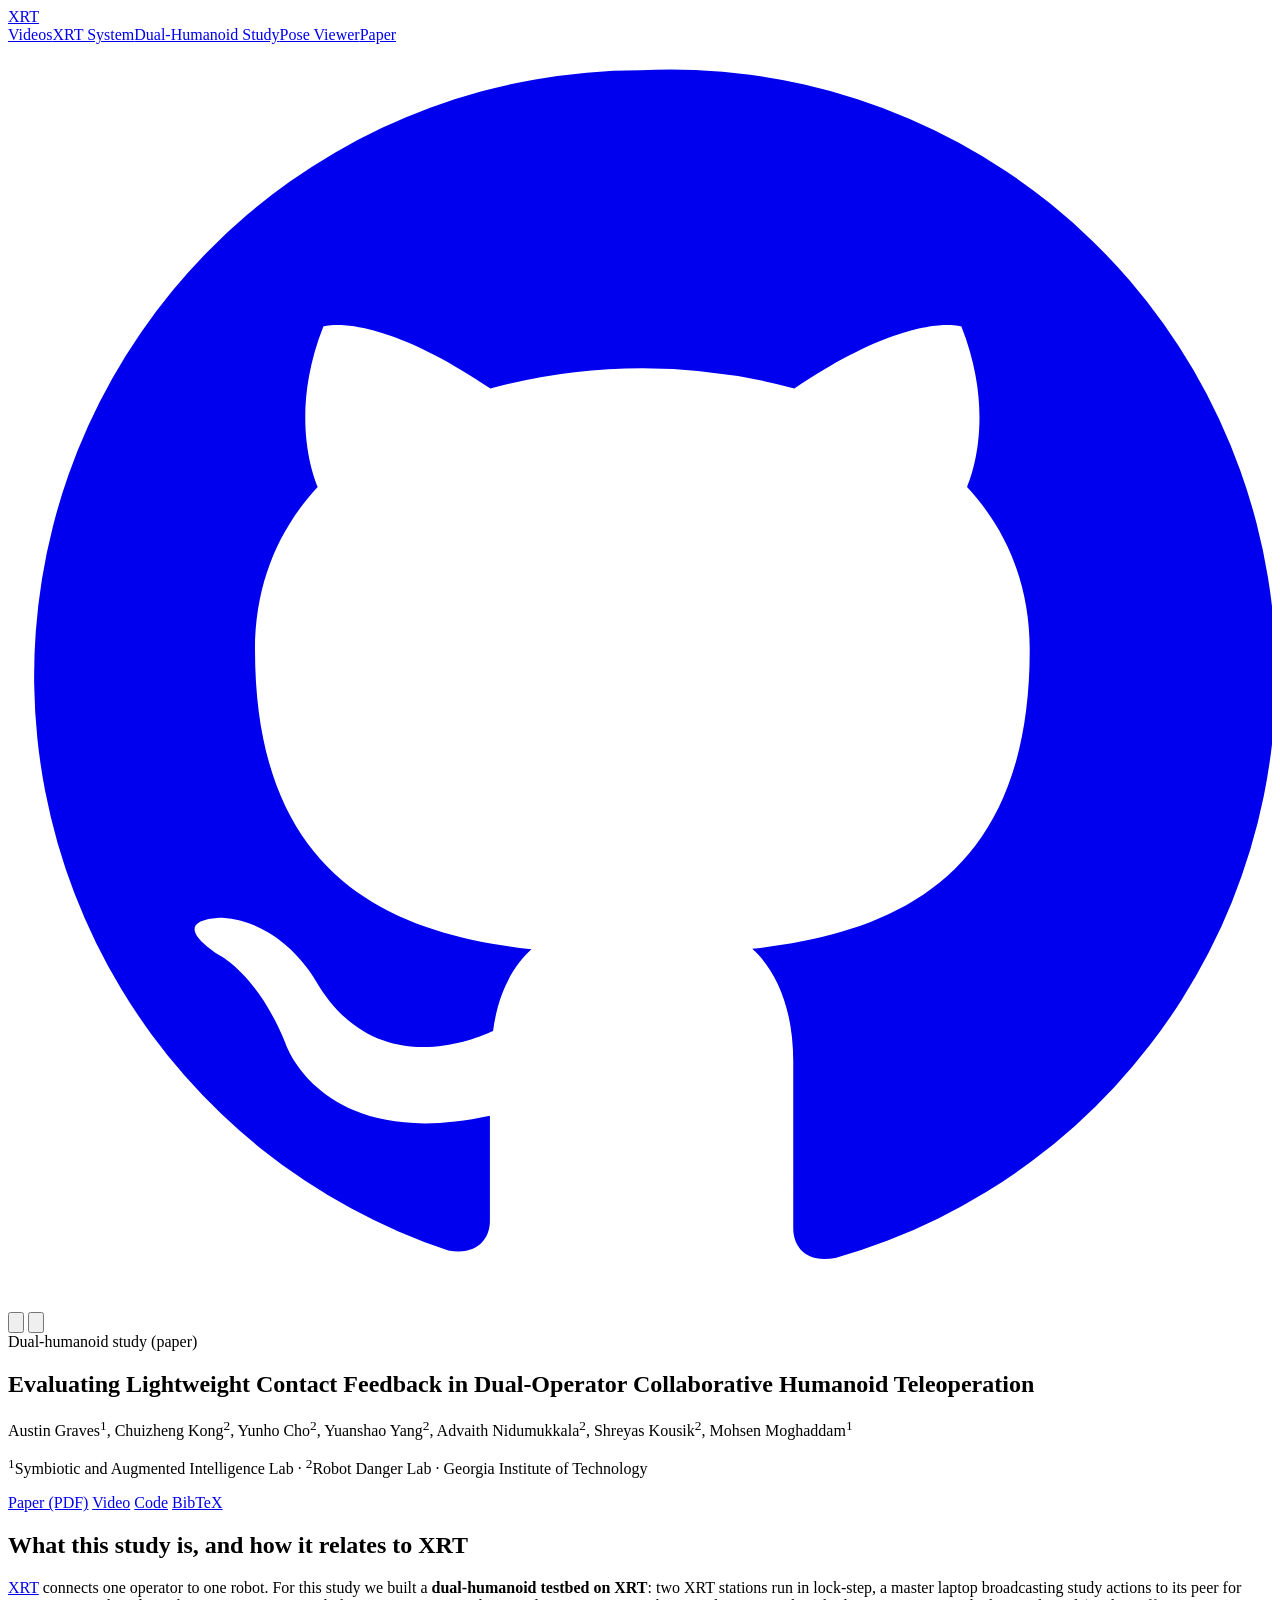
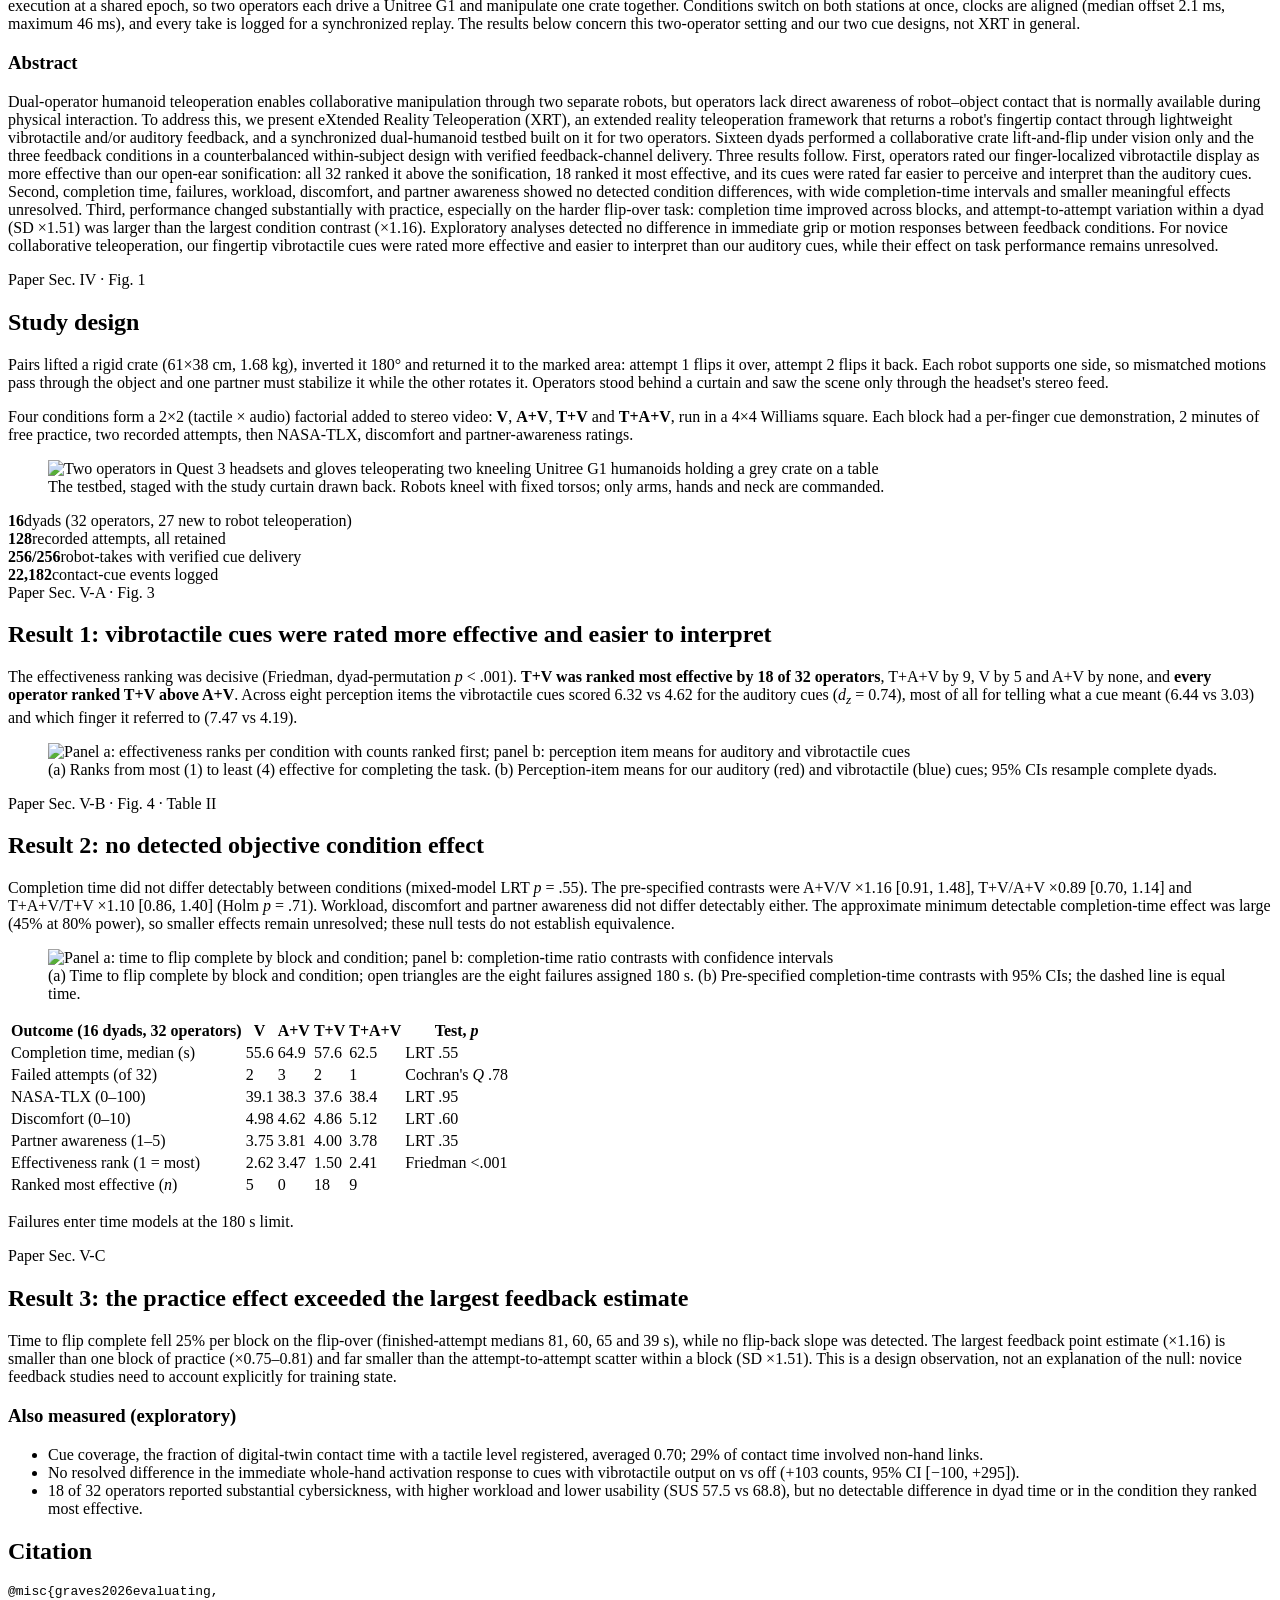
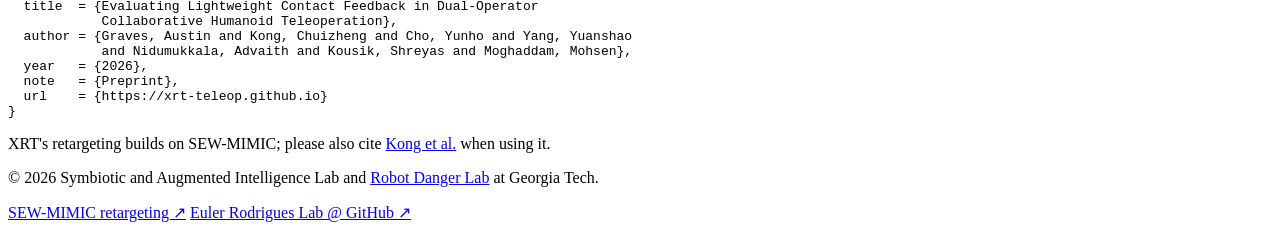
==== site/study/index.html @ 3ea19d0c "XRT project website Static site for XRT (eXtended Reality Teleoperation) and the dual-humanoid conta" ====
<!doctype html>
<html lang="en">
<head>
<meta charset="utf-8">
<meta name="viewport" content="width=device-width, initial-scale=1">
<title>Dual-Humanoid Study | Evaluating Lightweight Contact Feedback in Dual-Operator Collaborative Humanoid Teleoperation</title>
<meta name="description" content="Two synchronized XRT stations, two Unitree G1 humanoids, 16 dyads. Operators rated vibrotactile contact cues more effective and easier to interpret than auditory cues; no condition difference in task performance was detected.">
<link rel="canonical" href="https://xrt-teleop.github.io/study/">
<meta property="og:type" content="website">
<meta property="og:title" content="Dual-Humanoid Study | Evaluating Lightweight Contact Feedback in Dual-Operator Collaborative Humanoid Teleoperation">
<meta property="og:description" content="Two synchronized XRT stations, two Unitree G1 humanoids, 16 dyads. Operators rated vibrotactile contact cues more effective and easier to interpret than auditory cues; no condition difference in task performance was detected.">
<meta property="og:url" content="https://xrt-teleop.github.io/study/">
<meta property="og:image" content="https://xrt-teleop.github.io/assets/img/og_card.jpg">
<meta name="twitter:card" content="summary_large_image">
<link rel="icon" href="/assets/img/xrt_robot_logo.svg" type="image/svg+xml">
<link rel="stylesheet" href="/assets/css/site.css">
<script>try{const t=localStorage.getItem('xrt-theme');if(t)document.documentElement.dataset.theme=t}catch(e){}</script>
</head>
<body>
<header class="site-header">
  <div class="nav-wrap">
    <a class="brand" href="/"><img src="/assets/img/xrt_robot_logo.svg" alt="">XRT</a>
    <nav class="nav" aria-label="Main"><a href="/">Videos</a><a href="/system/">XRT System</a><a href="/study/" aria-current="page">Dual-Humanoid Study</a><a href="/viewer/">Pose Viewer</a><a href="/assets/XRT_preprint_2026-10-16.pdf">Paper</a></nav>
    <div class="nav-right">
      <a class="icon-btn" href="https://github.com/Euler-Rodrigues-Lab" aria-label="Code on GitHub"><svg viewBox="0 0 24 24" fill="currentColor" aria-hidden="true"><path d="M12 .5a11.5 11.5 0 0 0-3.64 22.41c.58.1.79-.25.79-.56v-2c-3.2.7-3.88-1.37-3.88-1.37-.53-1.33-1.28-1.69-1.28-1.69-1.05-.71.08-.7.08-.7 1.16.08 1.77 1.19 1.77 1.19 1.03 1.77 2.71 1.26 3.37.96.1-.75.4-1.26.73-1.55-2.56-.29-5.25-1.28-5.25-5.69 0-1.26.45-2.29 1.19-3.09-.12-.29-.52-1.46.11-3.05 0 0 .97-.31 3.17 1.18a11 11 0 0 1 5.77 0c2.2-1.49 3.17-1.18 3.17-1.18.63 1.59.23 2.76.11 3.05.74.8 1.19 1.83 1.19 3.09 0 4.42-2.7 5.39-5.27 5.68.41.36.78 1.06.78 2.14v3.17c0 .31.21.67.8.56A11.5 11.5 0 0 0 12 .5Z"/></svg></a>
      <button class="icon-btn" type="button" data-theme-toggle aria-label="Toggle dark mode"><svg viewBox="0 0 24 24" fill="none" stroke="currentColor" stroke-width="2" aria-hidden="true"><path d="M12 3a6 6 0 0 0 9 9 9 9 0 1 1-9-9Z"/></svg></button>
      <button class="icon-btn menu-btn" type="button" aria-expanded="false" aria-label="Menu"><svg viewBox="0 0 24 24" fill="none" stroke="currentColor" stroke-width="2" aria-hidden="true"><path d="M4 6h16M4 12h16M4 18h16"/></svg></button>
    </div>
  </div>
</header>
<main>
<div class="container">
  <section class="page-head">
    <span class="tag study">Dual-humanoid study (paper)</span>
    <h1>Evaluating Lightweight Contact Feedback in Dual-Operator Collaborative Humanoid Teleoperation</h1>
    <p class="authors-line">Austin Graves<sup>1</sup>, Chuizheng Kong<sup>2</sup>, Yunho Cho<sup>2</sup>, Yuanshao Yang<sup>2</sup>,
      Advaith Nidumukkala<sup>2</sup>, Shreyas Kousik<sup>2</sup>, Mohsen Moghaddam<sup>1</sup></p>
    <p class="affil"><sup>1</sup>Symbiotic and Augmented Intelligence Lab &middot; <sup>2</sup>Robot Danger Lab &middot; Georgia Institute of Technology</p>
    <div class="btn-row" style="justify-content:flex-start">
      <a class="btn primary" href="/assets/XRT_preprint_2026-10-16.pdf">Paper (PDF)</a>
      <a class="btn" href="/#full-video">Video</a>
      <a class="btn" href="/system/#code">Code</a>
      <a class="btn" href="#citation">BibTeX</a>
    </div>
  </section>

  <section class="sec">
    <h2>What this study is, and how it relates to XRT</h2>
    <p><a href="/system/">XRT</a> connects one operator to one robot. For this study we built a <strong>dual-humanoid testbed on XRT</strong>:
      two XRT stations run in lock-step, a master laptop broadcasting study actions to its peer for execution at a shared epoch, so two
      operators each drive a Unitree&nbsp;G1 and manipulate one crate together. Conditions switch on both stations at once, clocks are aligned
      (median offset 2.1&nbsp;ms, maximum 46&nbsp;ms), and every take is logged for a synchronized replay. The results below concern this
      two-operator setting and our two cue designs, not XRT in general.</p>
    <h3>Abstract</h3>
    <p>Dual-operator humanoid teleoperation enables collaborative manipulation through two separate robots, but operators lack direct awareness
      of robot&ndash;object contact that is normally available during physical interaction. To address this, we present eXtended Reality
      Teleoperation (XRT), an extended reality teleoperation framework that returns a robot's fingertip contact through lightweight vibrotactile
      and/or auditory feedback, and a synchronized dual-humanoid testbed built on it for two operators. Sixteen dyads performed a collaborative
      crate lift-and-flip under vision only and the three feedback conditions in a counterbalanced within-subject design with verified
      feedback-channel delivery. Three results follow. First, operators rated our finger-localized vibrotactile display as more effective than
      our open-ear sonification: all 32 ranked it above the sonification, 18 ranked it most effective, and its cues were rated far easier to
      perceive and interpret than the auditory cues. Second, completion time, failures, workload, discomfort, and partner awareness showed no
      detected condition differences, with wide completion-time intervals and smaller meaningful effects unresolved. Third, performance changed
      substantially with practice, especially on the harder flip-over task: completion time improved across blocks, and attempt-to-attempt
      variation within a dyad (SD &times;1.51) was larger than the largest condition contrast (&times;1.16). Exploratory analyses detected no
      difference in immediate grip or motion responses between feedback conditions. For novice collaborative teleoperation, our fingertip
      vibrotactile cues were rated more effective and easier to interpret than our auditory cues, while their effect on task performance
      remains unresolved.</p>
  </section>

  <section class="sec">
    <div class="meta"><span class="tag paper">Paper Sec. IV &middot; Fig. 1</span></div>
    <h2>Study design</h2>
    <div class="two-col">
      <div>
        <p>Pairs lifted a rigid crate (61&times;38&nbsp;cm, 1.68&nbsp;kg), inverted it 180&deg; and returned it to the marked area: attempt&nbsp;1
          flips it over, attempt&nbsp;2 flips it back. Each robot supports one side, so mismatched motions pass through the object and one
          partner must stabilize it while the other rotates it. Operators stood behind a curtain and saw the scene only through the
          headset's stereo feed.</p>
        <p>Four conditions form a 2&times;2 (tactile &times; audio) factorial added to stereo video: <strong>V</strong>, <strong>A+V</strong>,
          <strong>T+V</strong> and <strong>T+A+V</strong>, run in a 4&times;4 Williams square. Each block had a per-finger cue demonstration,
          2&nbsp;minutes of free practice, two recorded attempts, then NASA-TLX, discomfort and partner-awareness ratings.</p>
      </div>
      <figure style="margin-top:0"><img src="/assets/img/testbed_photo.jpg" alt="Two operators in Quest 3 headsets and gloves teleoperating two kneeling Unitree G1 humanoids holding a grey crate on a table" loading="lazy" width="1775" height="914">
        <figcaption>The testbed, staged with the study curtain drawn back. Robots kneel with fixed torsos; only arms, hands and neck are commanded.</figcaption></figure>
    </div>
    <div class="stats">
      <div class="stat"><b>16</b><span>dyads (32 operators, 27 new to robot teleoperation)</span></div>
      <div class="stat"><b>128</b><span>recorded attempts, all retained</span></div>
      <div class="stat"><b>256/256</b><span>robot-takes with verified cue delivery</span></div>
      <div class="stat"><b>22,182</b><span>contact-cue events logged</span></div>
    </div>
  </section>

  <section class="sec">
    <div class="meta"><span class="tag paper">Paper Sec. V-A &middot; Fig. 3</span></div>
    <h2>Result 1: vibrotactile cues were rated more effective and easier to interpret</h2>
    <p>The effectiveness ranking was decisive (Friedman, dyad-permutation <em>p</em>&nbsp;&lt;&nbsp;.001). <strong>T+V was ranked most effective by
      18 of 32 operators</strong>, T+A+V by 9, V by 5 and A+V by none, and <strong>every operator ranked T+V above A+V</strong>. Across eight perception
      items the vibrotactile cues scored 6.32 vs 4.62 for the auditory cues (<em>d<sub>z</sub></em>&nbsp;=&nbsp;0.74), most of all for telling what a
      cue meant (6.44 vs 3.03) and which finger it referred to (7.47 vs 4.19).</p>
    <figure><img src="/assets/img/fig3_preference.png" alt="Panel a: effectiveness ranks per condition with counts ranked first; panel b: perception item means for auditory and vibrotactile cues" loading="lazy" width="1020" height="1110" style="width:min(520px,100%)">
      <figcaption>(a) Ranks from most (1) to least (4) effective for completing the task. (b) Perception-item means for our auditory (red) and
        vibrotactile (blue) cues; 95% CIs resample complete dyads.</figcaption></figure>
  </section>

  <section class="sec">
    <div class="meta"><span class="tag paper">Paper Sec. V-B &middot; Fig. 4 &middot; Table II</span></div>
    <h2>Result 2: no detected objective condition effect</h2>
    <p>Completion time did not differ detectably between conditions (mixed-model LRT <em>p</em>&nbsp;=&nbsp;.55). The pre-specified contrasts were
      A+V/V &times;1.16 [0.91, 1.48], T+V/A+V &times;0.89 [0.70, 1.14] and T+A+V/T+V &times;1.10 [0.86, 1.40] (Holm <em>p</em>&nbsp;=&nbsp;.71). Workload,
      discomfort and partner awareness did not differ detectably either. The approximate minimum detectable completion-time effect was large
      (45% at 80% power), so smaller effects remain unresolved; these null tests do not establish equivalence.</p>
    <figure><img src="/assets/img/fig4_cost.png" alt="Panel a: time to flip complete by block and condition; panel b: completion-time ratio contrasts with confidence intervals" loading="lazy" width="1100" height="369">
      <figcaption>(a) Time to flip complete by block and condition; open triangles are the eight failures assigned 180&nbsp;s. (b) Pre-specified
        completion-time contrasts with 95% CIs; the dashed line is equal time.</figcaption></figure>
    <div class="table-wrap"><table>
      <thead><tr><th>Outcome (16 dyads, 32 operators)</th><th>V</th><th>A+V</th><th>T+V</th><th>T+A+V</th><th>Test, <em>p</em></th></tr></thead>
      <tbody>
        <tr><td>Completion time, median (s)</td><td>55.6</td><td>64.9</td><td>57.6</td><td>62.5</td><td>LRT .55</td></tr>
        <tr><td>Failed attempts (of 32)</td><td>2</td><td>3</td><td>2</td><td>1</td><td>Cochran's <em>Q</em> .78</td></tr>
        <tr><td>NASA-TLX (0&ndash;100)</td><td>39.1</td><td>38.3</td><td>37.6</td><td>38.4</td><td>LRT .95</td></tr>
        <tr><td>Discomfort (0&ndash;10)</td><td>4.98</td><td>4.62</td><td>4.86</td><td>5.12</td><td>LRT .60</td></tr>
        <tr><td>Partner awareness (1&ndash;5)</td><td>3.75</td><td>3.81</td><td>4.00</td><td>3.78</td><td>LRT .35</td></tr>
        <tr><td>Effectiveness rank (1 = most)</td><td>2.62</td><td>3.47</td><td class="hl">1.50</td><td>2.41</td><td>Friedman &lt;.001</td></tr>
        <tr><td>Ranked most effective (<em>n</em>)</td><td>5</td><td>0</td><td class="hl">18</td><td>9</td><td></td></tr>
      </tbody></table></div>
    <p class="t-note">Failures enter time models at the 180&nbsp;s limit.</p>
  </section>

  <section class="sec">
    <div class="meta"><span class="tag paper">Paper Sec. V-C</span></div>
    <h2>Result 3: the practice effect exceeded the largest feedback estimate</h2>
    <p>Time to flip complete fell 25% per block on the flip-over (finished-attempt medians 81, 60, 65 and 39&nbsp;s), while no flip-back slope
      was detected. The largest feedback point estimate (&times;1.16) is smaller than one block of practice (&times;0.75&ndash;0.81) and far
      smaller than the attempt-to-attempt scatter within a block (SD &times;1.51). This is a design observation, not an explanation of the
      null: novice feedback studies need to account explicitly for training state.</p>
    <h3>Also measured (exploratory)</h3>
    <ul>
      <li>Cue coverage, the fraction of digital-twin contact time with a tactile level registered, averaged 0.70; 29% of contact time
        involved non-hand links.</li>
      <li>No resolved difference in the immediate whole-hand activation response to cues with vibrotactile output on vs off (+103 counts, 95% CI [&minus;100, +295]).</li>
      <li>18 of 32 operators reported substantial cybersickness, with higher workload and lower usability (SUS 57.5 vs 68.8), but no
        detectable difference in dyad time or in the condition they ranked most effective.</li>
    </ul>
  </section>

  <section class="sec" id="citation">
    <h2>Citation</h2>
    <pre data-copy><code>@misc{graves2026evaluating,
  title  = {Evaluating Lightweight Contact Feedback in Dual-Operator
            Collaborative Humanoid Teleoperation},
  author = {Graves, Austin and Kong, Chuizheng and Cho, Yunho and Yang, Yuanshao
            and Nidumukkala, Advaith and Kousik, Shreyas and Moghaddam, Mohsen},
  year   = {2026},
  note   = {Preprint},
  url    = {https://xrt-teleop.github.io}
}</code></pre>
    <p class="t-note">XRT's retargeting builds on SEW-MIMIC; please also cite <a href="https://arxiv.org/abs/2602.01632">Kong et al.</a> when using it.</p>
  </section>
</div>

</main>
<footer class="site-footer">
  <div class="inner">
    <p>&copy; 2026 Symbiotic and Augmented Intelligence Lab and <a href="https://saferoboticslab.me.gatech.edu/">Robot Danger Lab</a> at Georgia Tech.</p>
    <nav>
      <a href="https://sew-mimic.com/">SEW-MIMIC retargeting &#8599;</a>
      <a href="https://github.com/Euler-Rodrigues-Lab">Euler Rodrigues Lab @ GitHub &#8599;</a>
    </nav>
  </div>
</footer>
<script src="/assets/js/site.js" defer></script>
</body>
</html>
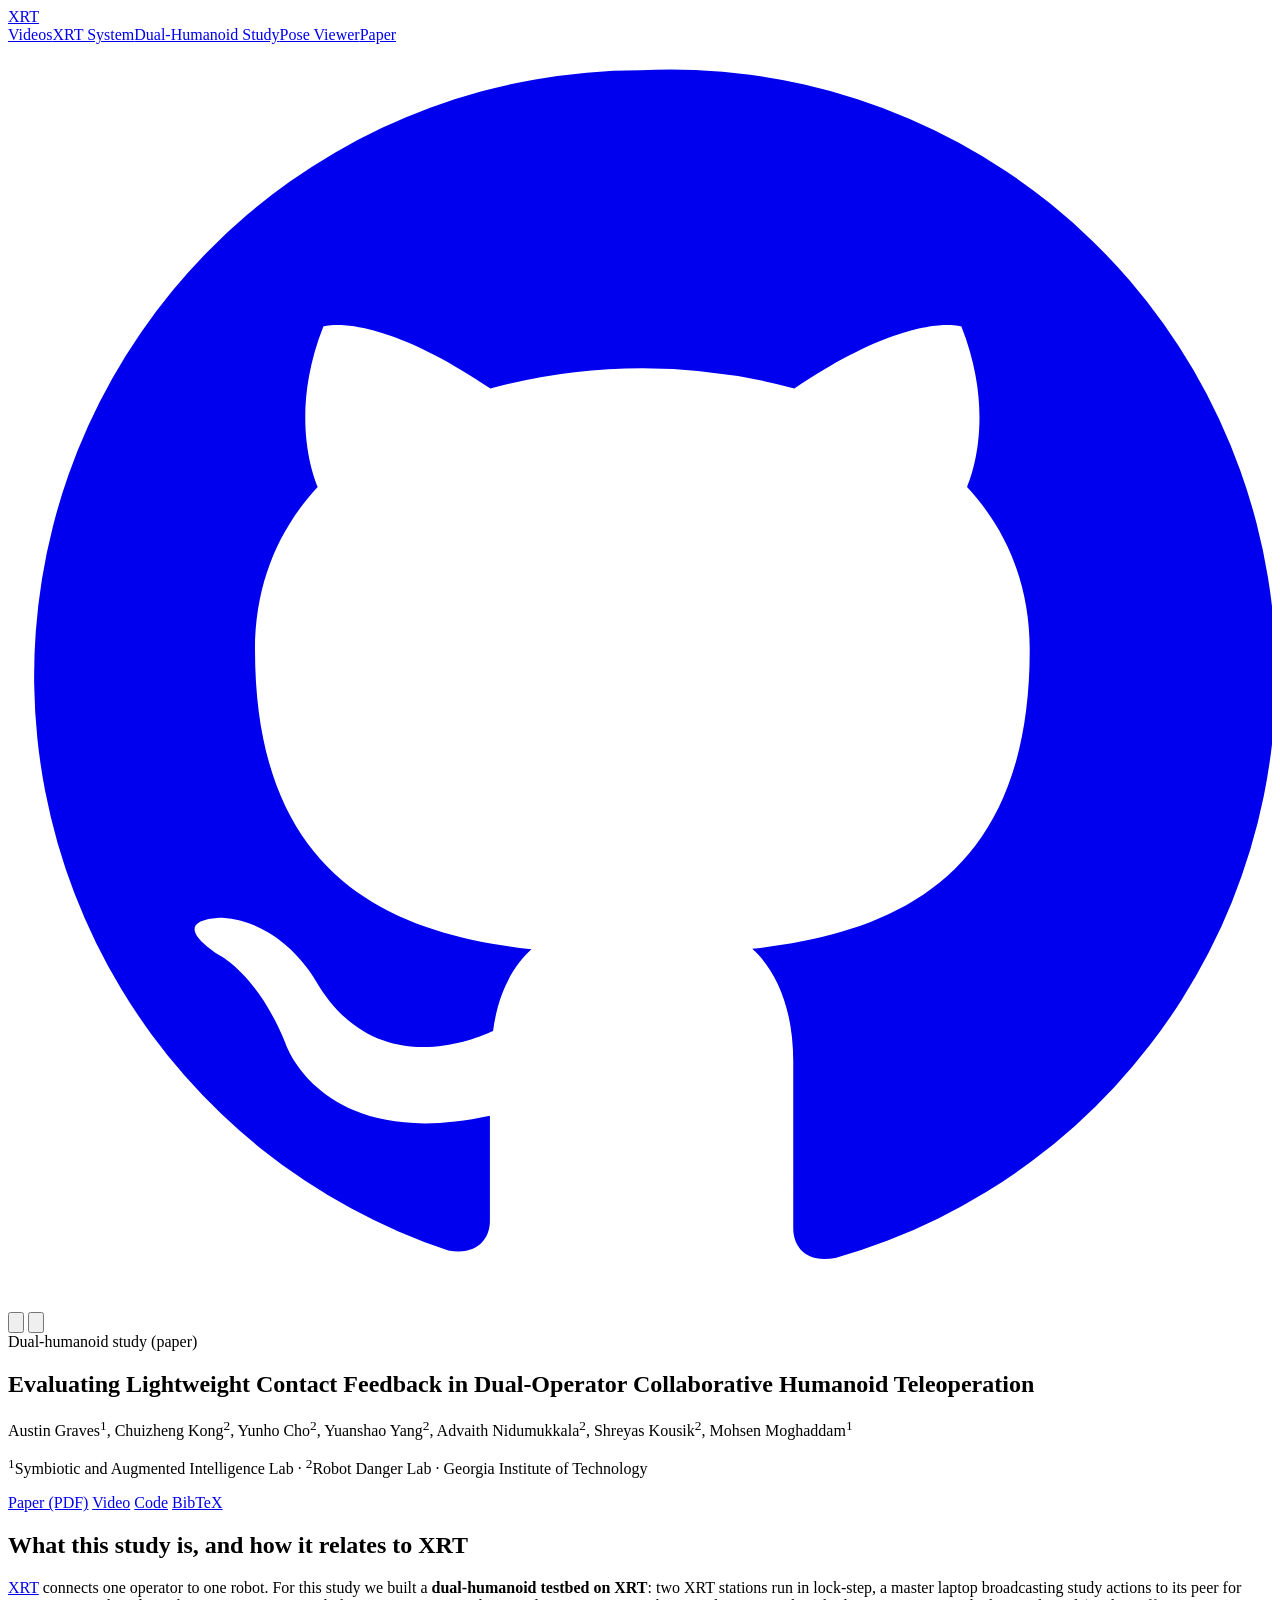
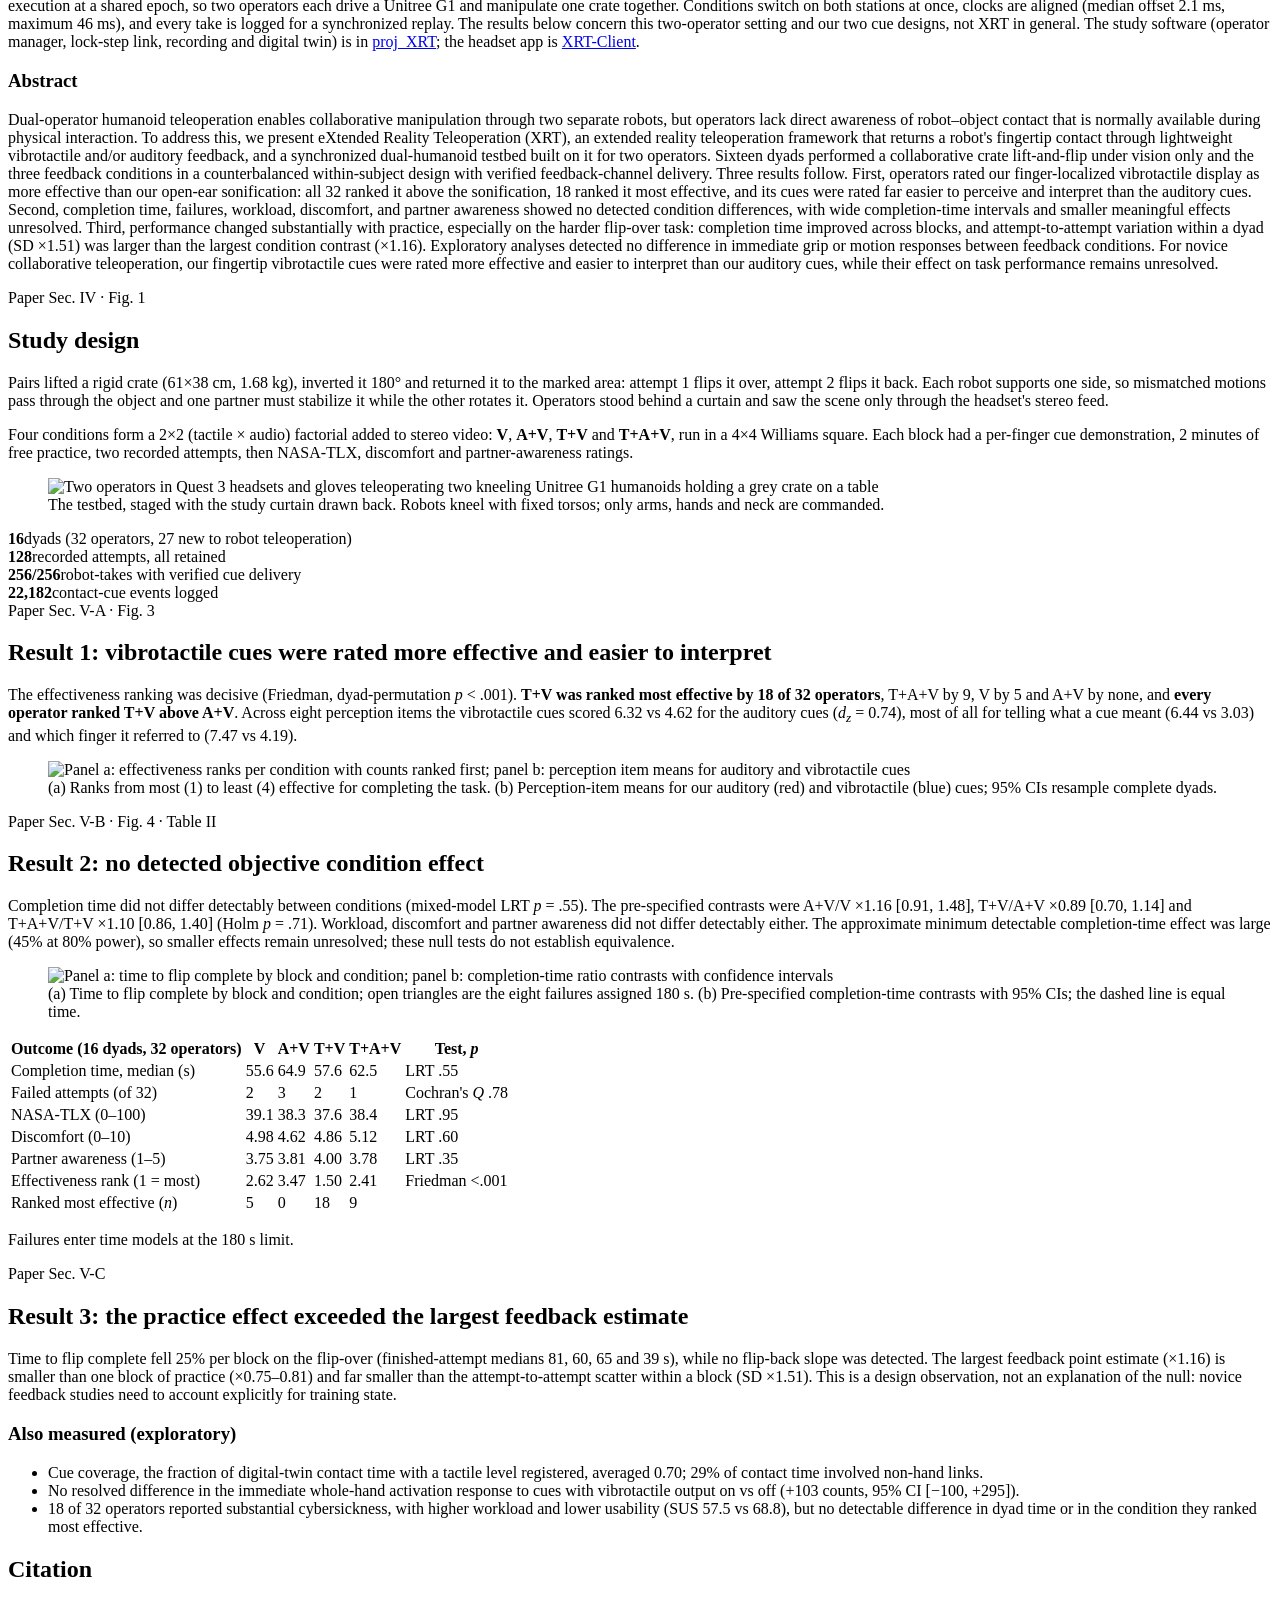
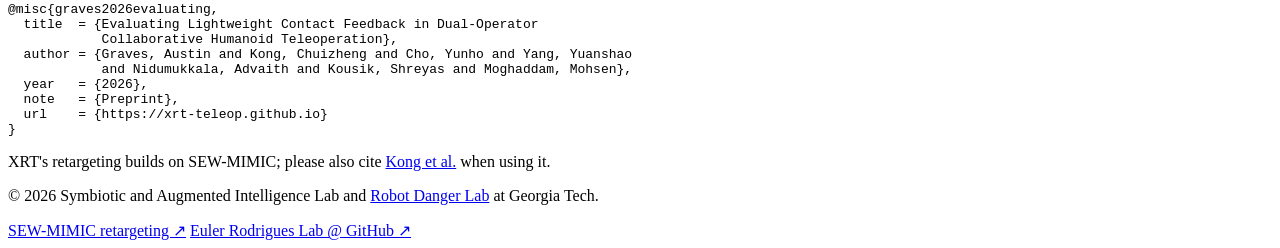
==== commit d9d2ef87: "Link proj_XRT and XRT_devices sections System page: proj_XRT card (operator manager, study stack) re" ====
--- a/site/study/index.html
+++ b/site/study/index.html
@@ -50,7 +50,8 @@
       two XRT stations run in lock-step, a master laptop broadcasting study actions to its peer for execution at a shared epoch, so two
       operators each drive a Unitree&nbsp;G1 and manipulate one crate together. Conditions switch on both stations at once, clocks are aligned
       (median offset 2.1&nbsp;ms, maximum 46&nbsp;ms), and every take is logged for a synchronized replay. The results below concern this
-      two-operator setting and our two cue designs, not XRT in general.</p>
+      two-operator setting and our two cue designs, not XRT in general. The study software (operator manager, lock-step link, recording and
+      digital twin) is in <a href="https://github.com/Euler-Rodrigues-Lab/proj_XRT">proj_XRT</a>; the headset app is <a href="https://github.com/Euler-Rodrigues-Lab/XRT-Client">XRT-Client</a>.</p>
     <h3>Abstract</h3>
     <p>Dual-operator humanoid teleoperation enables collaborative manipulation through two separate robots, but operators lack direct awareness
       of robot&ndash;object contact that is normally available during physical interaction. To address this, we present eXtended Reality
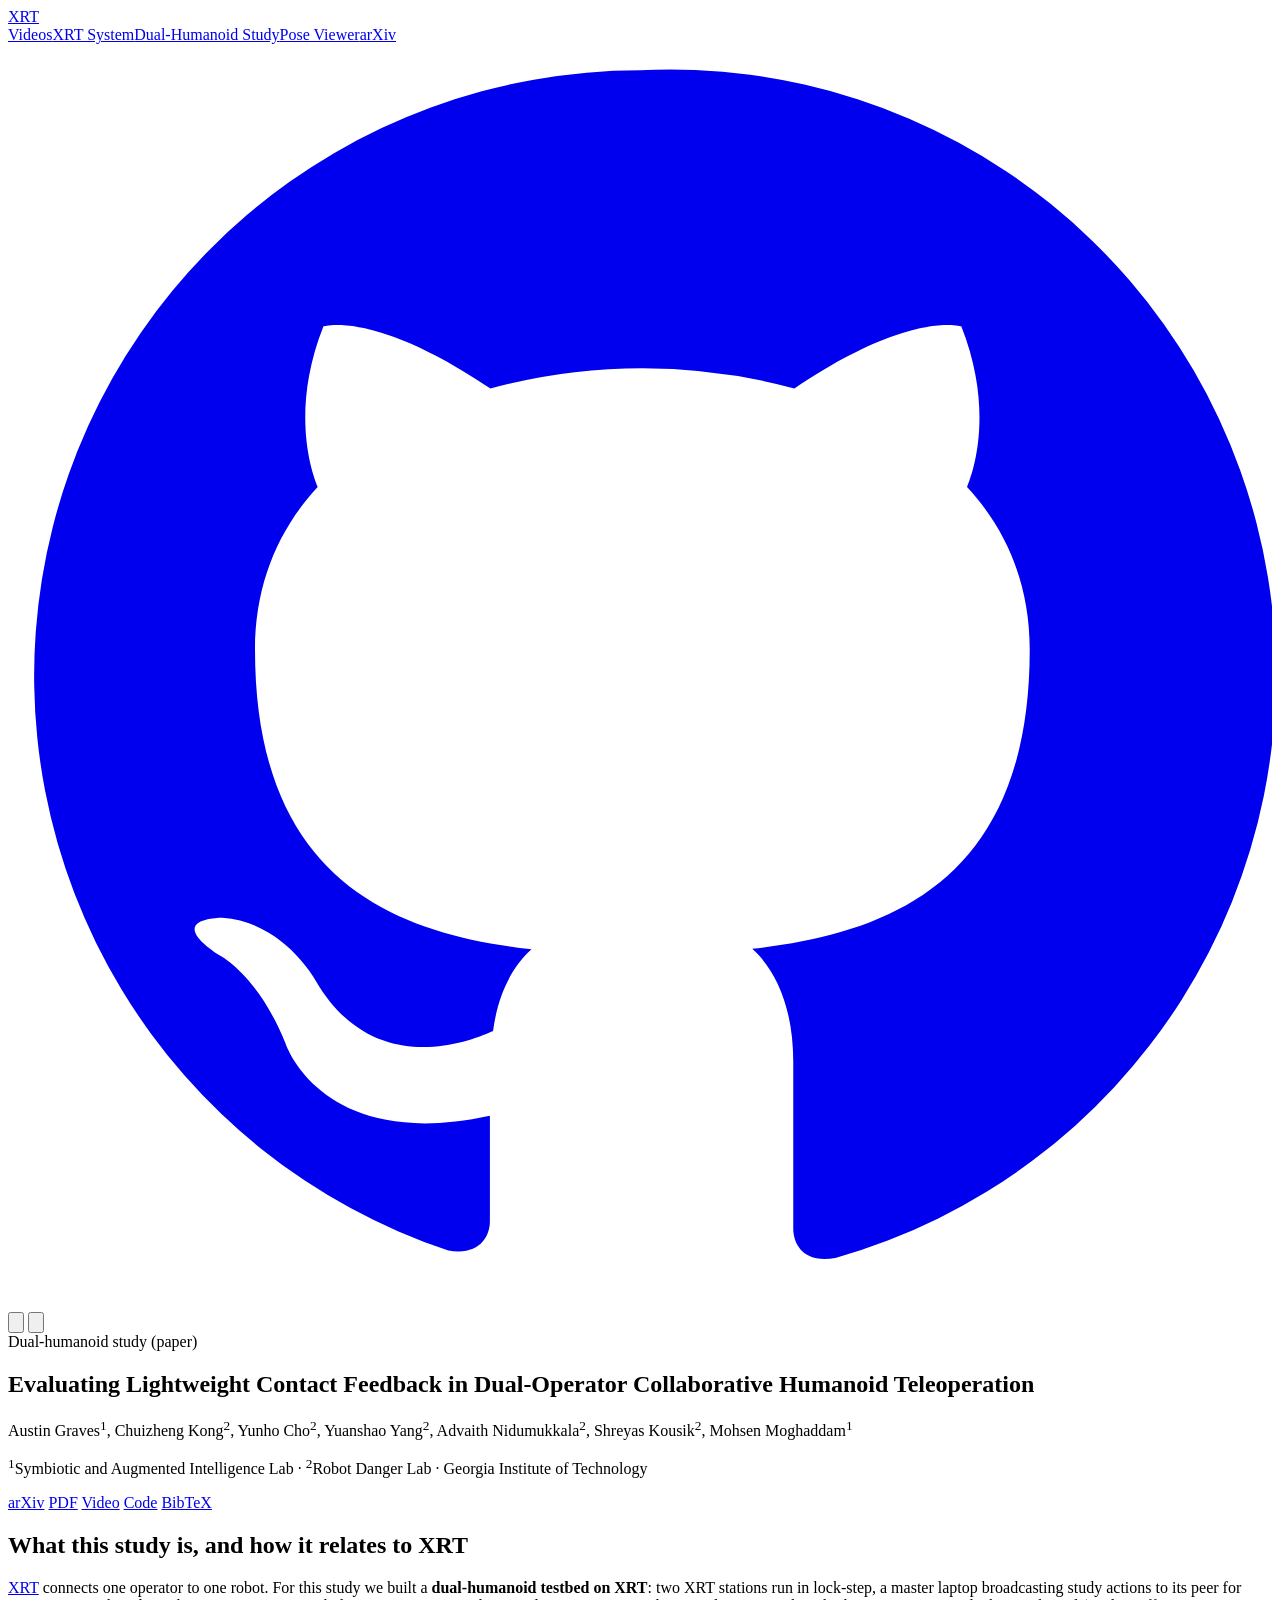
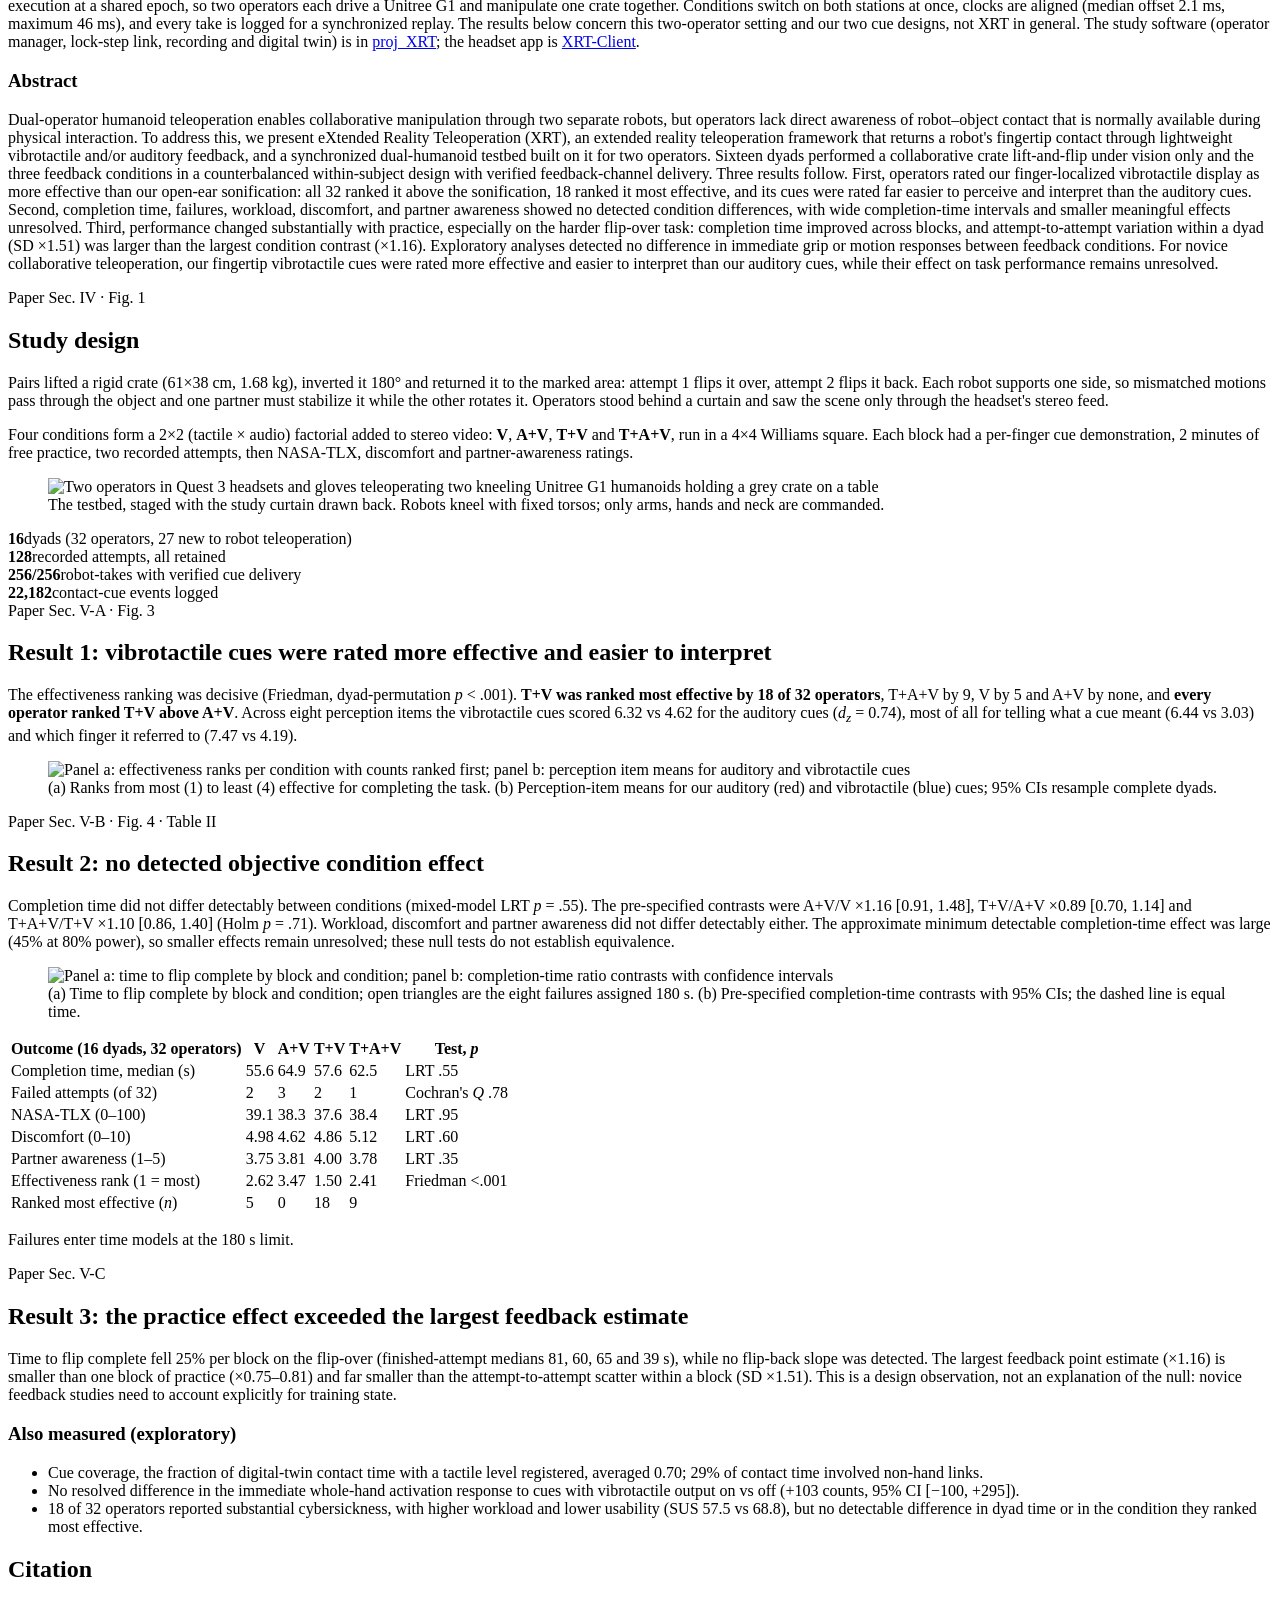
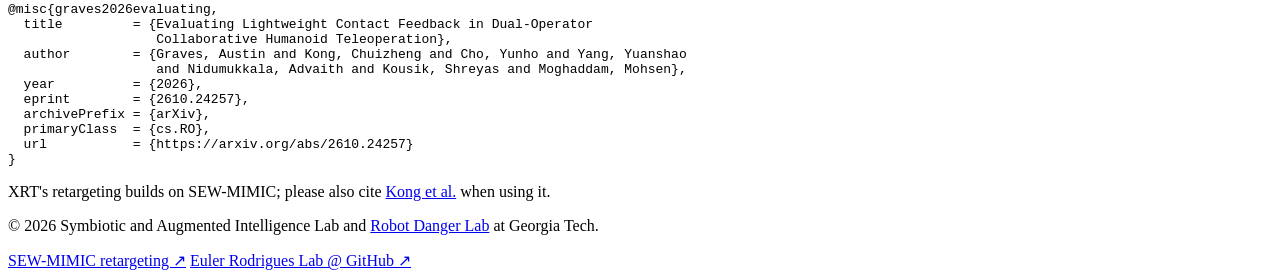
==== commit cb208c94: "Link the arXiv preprint (2610.24257); arXiv BibTeX" ====
--- a/site/study/index.html
+++ b/site/study/index.html
@@ -20,7 +20,7 @@
 <header class="site-header">
   <div class="nav-wrap">
     <a class="brand" href="/"><img src="/assets/img/xrt_robot_logo.svg" alt="">XRT</a>
-    <nav class="nav" aria-label="Main"><a href="/">Videos</a><a href="/system/">XRT System</a><a href="/study/" aria-current="page">Dual-Humanoid Study</a><a href="/viewer/">Pose Viewer</a><a href="/assets/XRT_preprint_2026-10-16.pdf">Paper</a></nav>
+    <nav class="nav" aria-label="Main"><a href="/">Videos</a><a href="/system/">XRT System</a><a href="/study/" aria-current="page">Dual-Humanoid Study</a><a href="/viewer/">Pose Viewer</a><a href="https://arxiv.org/abs/2610.24257">arXiv</a></nav>
     <div class="nav-right">
       <a class="icon-btn" href="https://github.com/Euler-Rodrigues-Lab" aria-label="Code on GitHub"><svg viewBox="0 0 24 24" fill="currentColor" aria-hidden="true"><path d="M12 .5a11.5 11.5 0 0 0-3.64 22.41c.58.1.79-.25.79-.56v-2c-3.2.7-3.88-1.37-3.88-1.37-.53-1.33-1.28-1.69-1.28-1.69-1.05-.71.08-.7.08-.7 1.16.08 1.77 1.19 1.77 1.19 1.03 1.77 2.71 1.26 3.37.96.1-.75.4-1.26.73-1.55-2.56-.29-5.25-1.28-5.25-5.69 0-1.26.45-2.29 1.19-3.09-.12-.29-.52-1.46.11-3.05 0 0 .97-.31 3.17 1.18a11 11 0 0 1 5.77 0c2.2-1.49 3.17-1.18 3.17-1.18.63 1.59.23 2.76.11 3.05.74.8 1.19 1.83 1.19 3.09 0 4.42-2.7 5.39-5.27 5.68.41.36.78 1.06.78 2.14v3.17c0 .31.21.67.8.56A11.5 11.5 0 0 0 12 .5Z"/></svg></a>
       <button class="icon-btn" type="button" data-theme-toggle aria-label="Toggle dark mode"><svg viewBox="0 0 24 24" fill="none" stroke="currentColor" stroke-width="2" aria-hidden="true"><path d="M12 3a6 6 0 0 0 9 9 9 9 0 1 1-9-9Z"/></svg></button>
@@ -37,7 +37,8 @@
       Advaith Nidumukkala<sup>2</sup>, Shreyas Kousik<sup>2</sup>, Mohsen Moghaddam<sup>1</sup></p>
     <p class="affil"><sup>1</sup>Symbiotic and Augmented Intelligence Lab &middot; <sup>2</sup>Robot Danger Lab &middot; Georgia Institute of Technology</p>
     <div class="btn-row" style="justify-content:flex-start">
-      <a class="btn primary" href="/assets/XRT_preprint_2026-10-16.pdf">Paper (PDF)</a>
+      <a class="btn primary" href="https://arxiv.org/abs/2610.24257">arXiv</a>
+      <a class="btn" href="/assets/XRT_preprint_2026-10-16_v3.pdf">PDF</a>
       <a class="btn" href="/#full-video">Video</a>
       <a class="btn" href="/system/#code">Code</a>
       <a class="btn" href="#citation">BibTeX</a>
@@ -149,13 +150,15 @@
   <section class="sec" id="citation">
     <h2>Citation</h2>
     <pre data-copy><code>@misc{graves2026evaluating,
-  title  = {Evaluating Lightweight Contact Feedback in Dual-Operator
-            Collaborative Humanoid Teleoperation},
-  author = {Graves, Austin and Kong, Chuizheng and Cho, Yunho and Yang, Yuanshao
-            and Nidumukkala, Advaith and Kousik, Shreyas and Moghaddam, Mohsen},
-  year   = {2026},
-  note   = {Preprint},
-  url    = {https://xrt-teleop.github.io}
+  title         = {Evaluating Lightweight Contact Feedback in Dual-Operator
+                   Collaborative Humanoid Teleoperation},
+  author        = {Graves, Austin and Kong, Chuizheng and Cho, Yunho and Yang, Yuanshao
+                   and Nidumukkala, Advaith and Kousik, Shreyas and Moghaddam, Mohsen},
+  year          = {2026},
+  eprint        = {2610.24257},
+  archivePrefix = {arXiv},
+  primaryClass  = {cs.RO},
+  url           = {https://arxiv.org/abs/2610.24257}
 }</code></pre>
     <p class="t-note">XRT's retargeting builds on SEW-MIMIC; please also cite <a href="https://arxiv.org/abs/2602.01632">Kong et al.</a> when using it.</p>
   </section>
